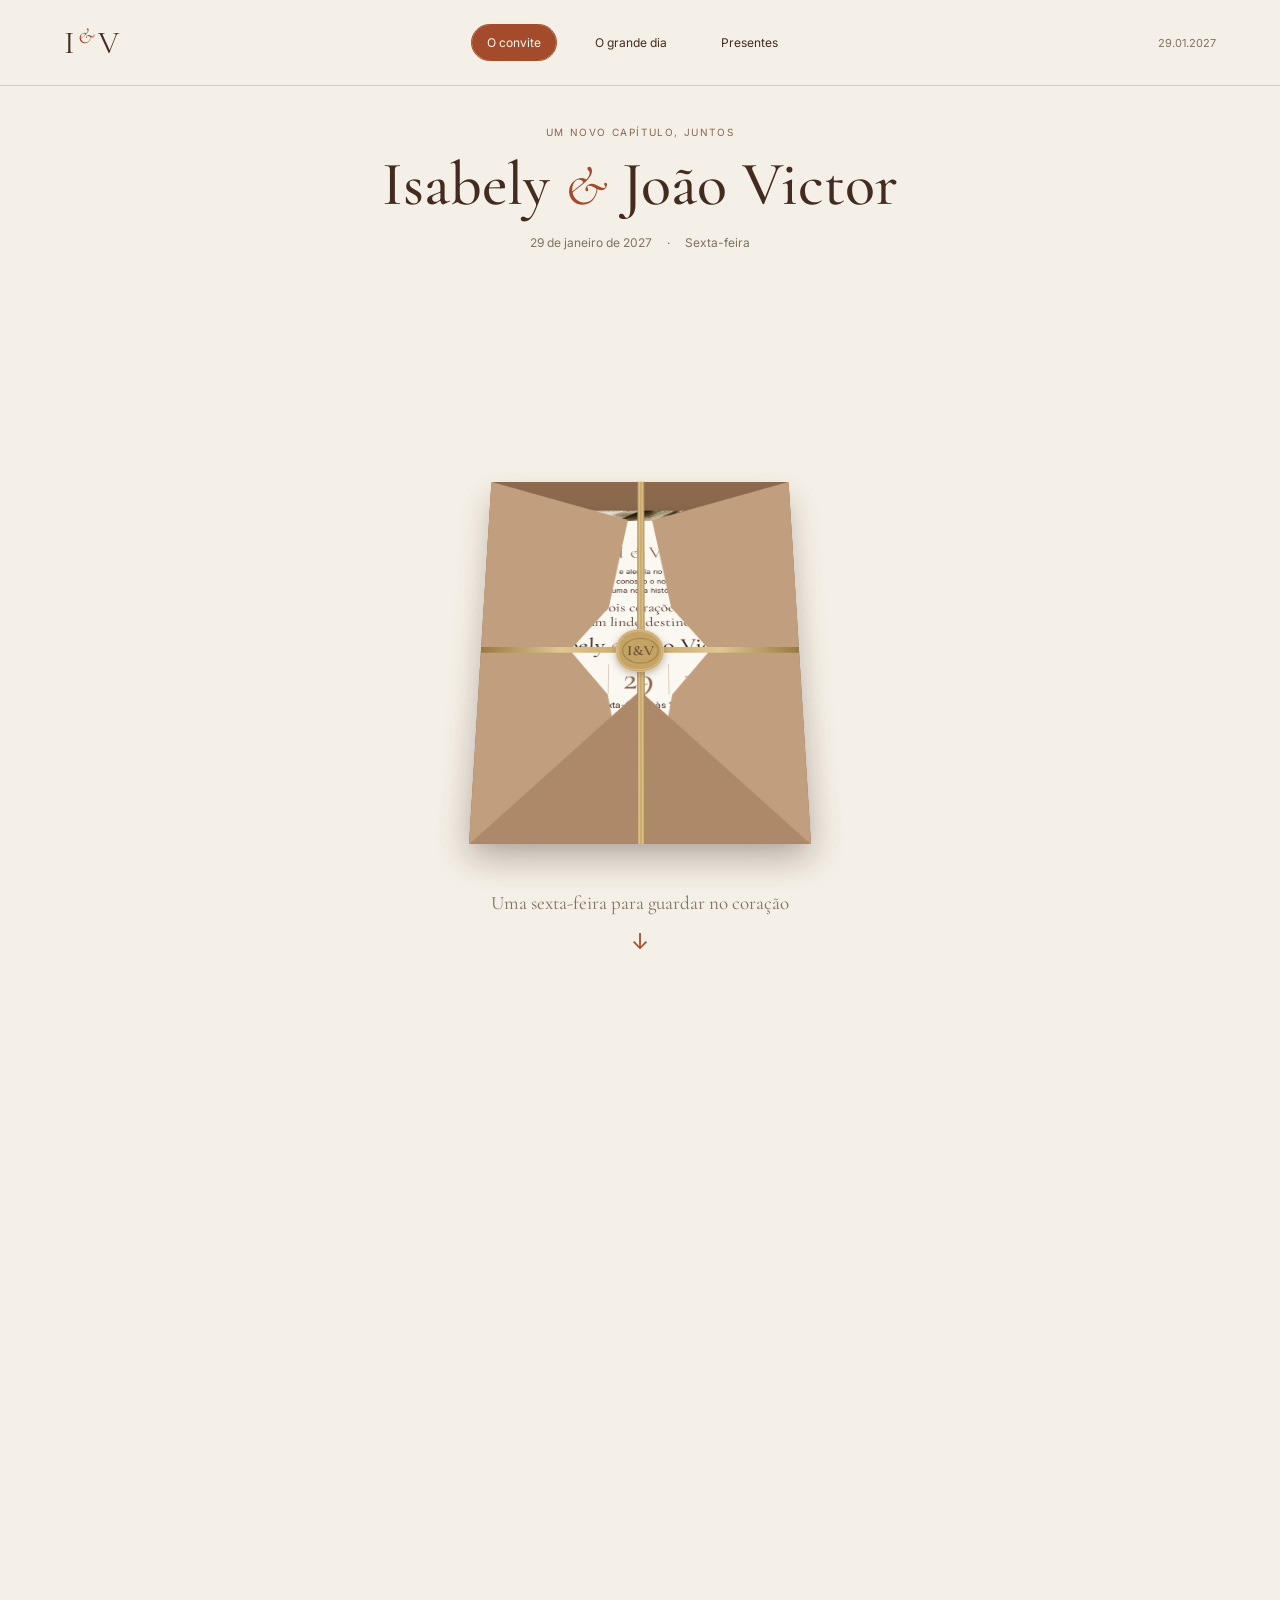
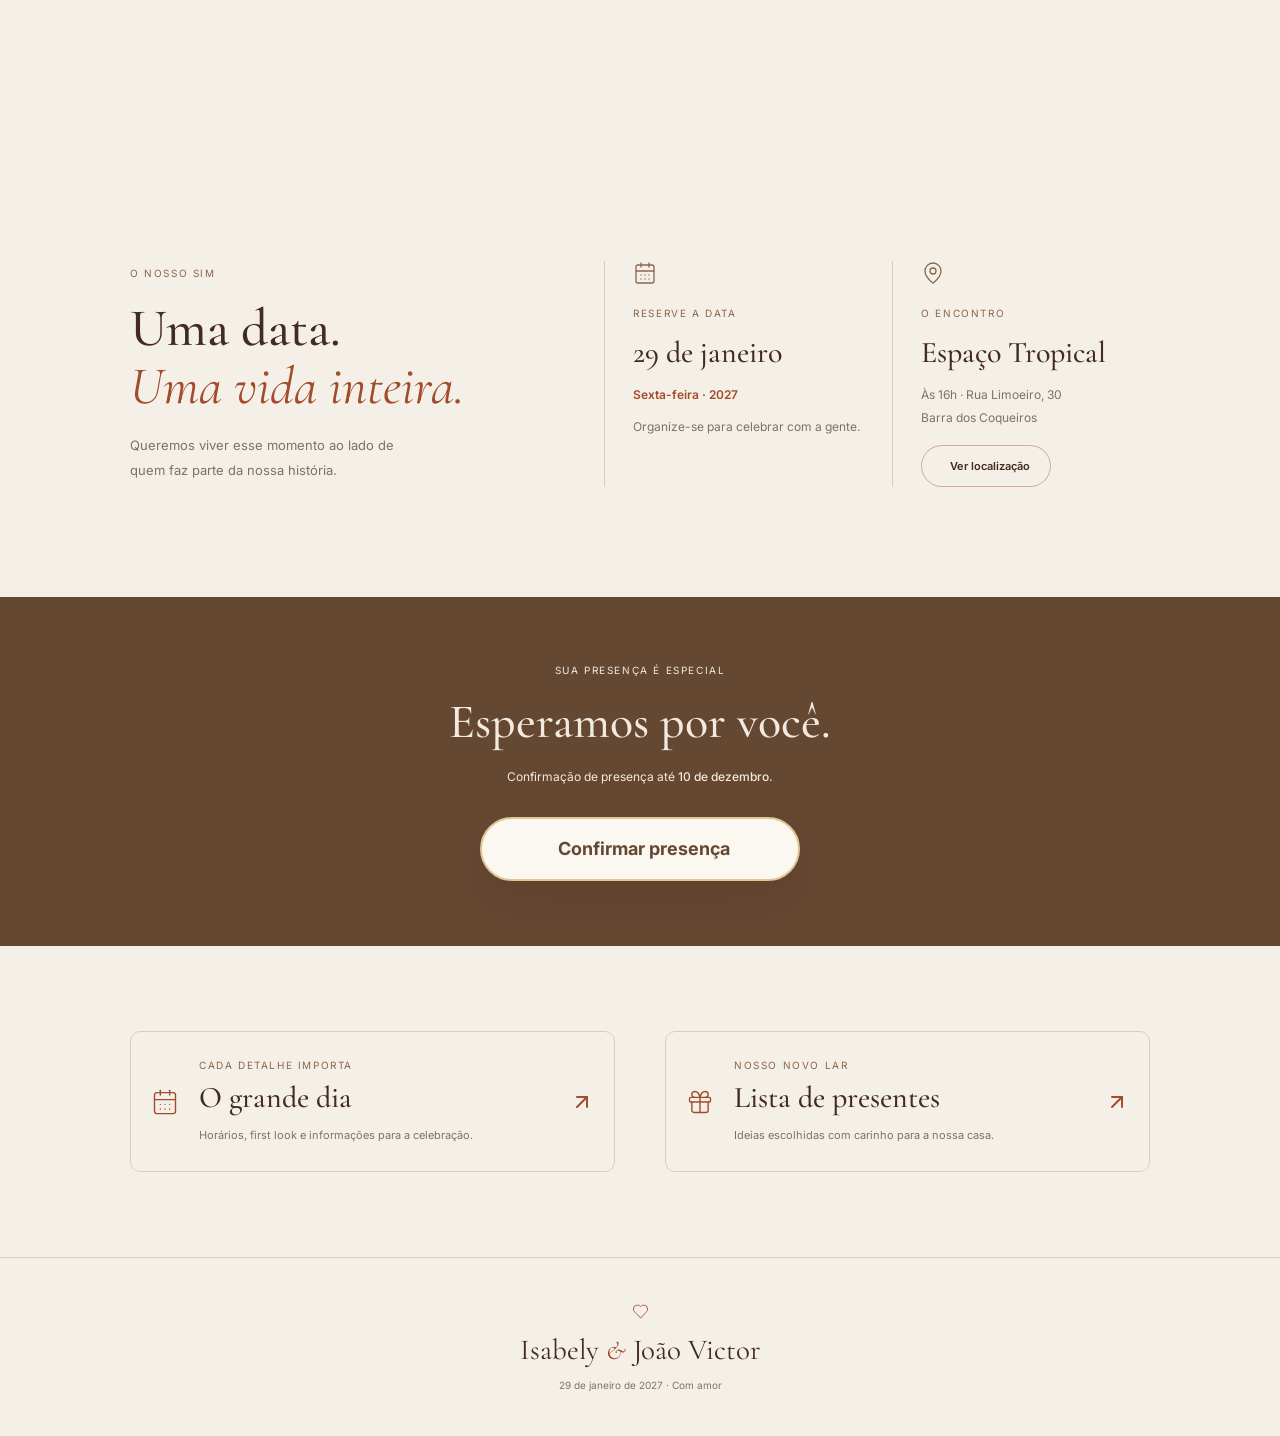
==== index.html @ c8de90b5 "Site do casamento de Isabely & João Victor Co-Authored-By: Claude Opus 5.5 <noreply@anthropic.com>" ====
<!doctype html>
<html lang="pt-BR">
<head>
  <meta charset="utf-8">
  <meta name="viewport" content="width=device-width, initial-scale=1">
  <title>Isabely &amp; João Victor — Nosso casamento · 29 de janeiro de 2027</title>
  <meta name="description" content="Isabely &amp; João Victor convidam você para seu casamento, sexta-feira, 29 de janeiro de 2027, às 16h, no Espaço Tropical em Barra dos Coqueiros.">
  <meta property="og:title" content="Isabely &amp; João Victor — Nosso casamento">
  <meta property="og:description" content="Uma sexta-feira especial: 29 de janeiro de 2027, às 16h. Confira o convite, o local e a lista de presentes.">
  <meta property="og:type" content="website">
  <meta name="twitter:card" content="summary_large_image">
  <link rel="icon" href="favicon.ico" type="image/x-icon">
  <link rel="preconnect" href="https://fonts.googleapis.com">
  <link rel="preconnect" href="https://fonts.gstatic.com" crossorigin>
  <link rel="stylesheet" href="https://fonts.googleapis.com/css2?family=Cormorant+Garamond:ital,wght@0,400;0,500;0,600;1,400;1,500&family=Inter:wght@300;400;500;600&display=swap">
  <link rel="stylesheet" href="css/style.css">
</head>
<body data-page="home">
<div class="wedding-site">
  <main>
    <section class="invitation-scroll" aria-label="Convite de casamento">
      <div class="invitation-stage">
        <div class="invitation-heading">
          <span class="eyebrow">Um novo capítulo, juntos</span>
          <h1>Isabely <em class="amp">&amp;</em> João Victor</h1>
          <p>29 de janeiro de 2027 <span>·</span> Sexta-feira</p>
        </div>
        <div class="envelope-float">
          <div class="envelope">
            <div class="envelope-back"></div>
            <article class="invitation-letter">
              <img src="assets/wedding-florals.jpg" alt="Papel artesanal com flores em terracota e folhas de oliveira" width="1024" height="1536">
              <div class="letter-copy">
                <span class="letter-monogram">I <em class="amp">&amp;</em> V</span>
                <p class="letter-intro">Com gratidão a Deus e alegria no coração, convidamos você para celebrar conosco o nosso casamento e o início de uma nova história a dois</p>
                <p class="letter-motto">Dois corações,<br>um lindo destino.</p>
                <h2>Isabely <em class="amp">&amp;</em> João Victor</h2>
                <div class="letter-date"><span>JAN</span><strong>29</strong><span>2027</span></div>
                <p class="letter-time">Sexta-feira · às 16h</p>
                <p class="letter-venue">Espaço Tropical<br><span>Barra dos Coqueiros · SE</span></p>
                <p class="letter-closing">Será uma alegria ter você conosco neste dia tão especial</p>
              </div>
            </article>
            <div class="envelope-side envelope-left"></div>
            <div class="envelope-side envelope-right"></div>
            <div class="envelope-bottom"></div>
            <div class="ribbon ribbon-horizontal"></div>
            <div class="ribbon ribbon-vertical"></div>
            <div class="wax-seal" aria-hidden="true"><span>I&amp;V</span></div>
          </div>
        </div>
        <div class="invitation-caption"><span>Uma sexta-feira para guardar no coração</span><span class="scroll-mark" aria-hidden="true">↓</span></div>
      </div>
    </section>

    <section class="celebration-section section-wrap">
      <div class="section-heading"><span class="eyebrow">O nosso sim</span><h2>Uma data.<br><em>Uma vida inteira.</em></h2><p>Queremos viver esse momento ao lado de quem faz parte da nossa história.</p></div>
      <div class="event-facts">
        <div><i data-icon="calendar" data-stroke="1.3"></i><span class="eyebrow">Reserve a data</span><h3>29 de janeiro</h3><p class="friday">Sexta-feira · 2027</p><p>Organize-se para celebrar com a gente.</p></div>
        <div><i data-icon="mapPin" data-stroke="1.3"></i><span class="eyebrow">O encontro</span><h3>Espaço Tropical</h3><p>Às 16h · Rua Limoeiro, 30<br>Barra dos Coqueiros</p><a class="hbtn mt-3 maps-link" target="_blank" rel="noopener noreferrer" data-hover="Ver localização" data-hover-icon="arrowUpRight"></a></div>
      </div>
    </section>

    <section class="rsvp-band"><span class="eyebrow">Sua presença é especial</span><h2>Esperamos por você.</h2><p>Confirmação de presença até <strong>10 de dezembro.</strong></p><a href="presenca.html" class="hbtn rsvp-highlight" data-hover="Confirmar presença"></a></section>

    <section class="section-wrap explore-section">
      <a href="orientacoes.html" class="explore-link ihover"><i data-icon="calendar" data-size="28" data-stroke="1.2"></i><div><span class="eyebrow">Cada detalhe importa</span><h2>O grande dia</h2><p>Horários, first look e informações para a celebração.</p></div><i data-icon="arrowUpRight"></i></a>
      <a href="presentes.html" class="explore-link ihover"><i data-icon="gift" data-size="28" data-stroke="1.2"></i><div><span class="eyebrow">Nosso novo lar</span><h2>Lista de presentes</h2><p>Ideias escolhidas com carinho para a nossa casa.</p></div><i data-icon="arrowUpRight"></i></a>
    </section>
  </main>
</div>
<script src="js/wedding-data.js"></script>
<script src="js/common.js"></script>
<script>
  document.querySelectorAll(".maps-link").forEach(a => a.href = WEDDING.wedding.mapsUrl);

  // Envelope: a abertura e a inclinação 3D acompanham a rolagem.
  (function () {
    const section = document.querySelector(".invitation-scroll");
    const stage = document.querySelector(".invitation-stage");
    let frame = 0;
    function update() {
      frame = 0;
      const rect = section.getBoundingClientRect();
      const distance = Math.max(1, section.offsetHeight - window.innerHeight);
      const progress = Math.max(0, Math.min(1, -rect.top / distance));
      // Fica reto cedo (por volta de 70% da rolagem) e se mantém assim.
      const straighten = Math.min(1, progress / 0.7);
      stage.style.setProperty("--opening", String(progress));
      stage.style.setProperty("--tilt", String(1 - Math.pow(1 - straighten, 2)));
    }
    function requestUpdate() { if (!frame) frame = requestAnimationFrame(update); }
    update();
    window.addEventListener("scroll", requestUpdate, { passive: true });
    window.addEventListener("resize", requestUpdate);
  })();
</script>
</body>
</html>
---- css/style.css ----
/* Isabely & João Victor — estilos do site */
:root { --font-display: "Cormorant Garamond", Georgia, serif; --font-sans: "Inter", system-ui, sans-serif; }

/* Base (substitui o reset do Tailwind) */
*, ::before, ::after { margin: 0; padding: 0; border: 0 solid; }
img, svg { display: block; vertical-align: middle; }
img { max-width: 100%; }
button, input { color: inherit; background: transparent; }
button { cursor: pointer; }
ul { list-style: none; }
[hidden] { display: none !important; }
.mt-3 { margin-top: .75rem; } .mt-8 { margin-top: 2rem; }

/* Botão com preenchimento terracota no hover */
.hbtn { position: relative; isolation: isolate; display: inline-flex; min-width: 8rem; cursor: pointer; align-items: center; justify-content: center; overflow: hidden; border-radius: 999px; border: 1px solid color-mix(in srgb, var(--primary) 40%, transparent); padding: .625rem 1.5rem; text-align: center; font-size: .875rem; line-height: 1.25rem; font-weight: 600; transition: color .15s, background-color .15s; background: var(--background); color: var(--foreground); }
.hbtn.active { background: var(--primary); color: var(--primary-foreground); }
.hbtn > .hb-label { position: relative; z-index: 0; display: inline-block; transform: translateX(.25rem); transition: all .3s; }
.hbtn > .hb-hover { position: absolute; inset: 0; z-index: 10; display: flex; align-items: center; justify-content: center; gap: .5rem; color: var(--primary-foreground); opacity: 0; transform: translateX(3rem); transition: all .3s; }
.hbtn > .hb-dot { position: absolute; left: 20%; top: 40%; z-index: -1; width: .5rem; height: .5rem; border-radius: .5rem; background: var(--primary); transform: scale(0); transition: all .3s; }
@media (hover: hover) {
  .hbtn:hover > .hb-label { transform: translateX(3rem); opacity: 0; }
  .hbtn:hover > .hb-hover { transform: translateX(-.25rem); opacity: 1; }
  .hbtn:hover > .hb-dot { left: 0; top: 0; width: 100%; height: 100%; transform: scale(1.8); }
}
.hbtn:disabled { cursor: default; }
.gift-action:disabled { opacity: .6; }
.hbtn:focus-visible { outline: 2px solid var(--primary); outline-offset: 3px; }

:root {
  --background: #f5f0e7; --foreground: #432b20; --card: #fbf8f2;
  --primary: #a34b2b; --primary-foreground: #fff9ef; --secondary: #e6dacb;
  --muted: #ebe4d7; --muted-foreground: #7e7262; --accent: #e4e6d8;
  --brown: #8b654d; --brown-dark: #654832; --brown-light: #f2e9df;
  --border: #d8cebe; --olive: #686a42; --olive-dark: #41462f; --olive-light: #eef0e1;
  --kraft: #ad896a; --kraft-light: #c19e7d; --kraft-dark: #8c694d;
  --gold: #c5a365; --gold-light: #e0c794; --gold-dark: #98793f;
  --gift-black: #252520; --letter-wash: #fbf8f2; --paper-shadow: 0 20px 45px #432b2026;
  --envelope-shadow: 0 24px 40px #432b2030; --seal-shadow: 0 3px 9px #432b2050;
}
* { box-sizing: border-box; border-color: var(--border); }
html { scroll-behavior: smooth; }
body { margin: 0; background: var(--background); color: var(--foreground); font-family: var(--font-sans); -webkit-font-smoothing: antialiased; }
h1,h2,h3,p { margin: 0; } h1,h2,h3 { font-family: var(--font-display); font-weight: 500; letter-spacing: 0; }
a { color: inherit; text-decoration: none; } button,input { font: inherit; } em { font-weight: 400; }
/* The italic ampersand between the two names runs taller than the capitals; shrink it onto the cap height so the names read level. */
em.amp { display: inline-block; font-size: .9em; }
.site-header { height: 86px; padding: 0 5%; display: flex; align-items: center; justify-content: space-between; border-bottom: 1px solid var(--border); }
.monogram { font-family: var(--font-display); font-size: 32px; width: 140px; } .monogram span { color: var(--primary); font-style: italic; font-size: 22px; margin: 0 3px; } .monogram.ihover { display: inline-flex; justify-content: flex-start; padding: 6px 16px; border-radius: 999px; margin-left: -16px; } .monogram.ihover:hover span { color: var(--gold-light); }
.ihover { position: relative; overflow: hidden; isolation: isolate; transition: color .3s ease; }
.ihover::before { content: ""; position: absolute; z-index: -1; left: 50%; top: 50%; width: 240%; height: 240%; border-radius: 999px; background: var(--primary); transform: translate(-50%,-50%) scale(0); transition: transform .45s ease; }
.ihover:hover::before, .site-header nav .ihover[aria-current=page]::before { transform: translate(-50%,-50%) scale(1); }
.ihover:hover, .site-header nav .ihover[aria-current=page] { color: var(--primary-foreground); }
.site-header nav { display: flex; gap: 22px; font-size: 12px; } .site-header nav a { padding: 10px 15px; border: 1px solid transparent; border-radius: 999px; }
.site-header nav a[aria-current=page] { border-color: var(--primary); }
.header-date { font-size: 11px; color: var(--muted-foreground); width: 140px; text-align: right; }
.eyebrow { display: block; text-transform: uppercase; font-size: 10px; letter-spacing: .16em; line-height: 1.6; color: var(--brown); }
.invitation-scroll { height: 185vh; position: relative; }
.invitation-stage { --opening: 0; --tilt: 0; position: sticky; top: 0; height: 100vh; min-height: 760px; overflow: hidden; display: flex; flex-direction: column; align-items: center; background: var(--background); }
.invitation-heading { text-align: center; padding-top: 38px; z-index: 5; transform: translateY(calc(var(--opening) * var(--heading-lift, -30px))); }
.invitation-heading h1 { font-size: 72px; line-height: 1.15; margin: 9px 0 15px; }
.invitation-heading h1 em { color: var(--primary); }
.invitation-heading p { font-size: 12px; color: var(--muted-foreground); } .invitation-heading p span { padding: 0 12px; }
.envelope-float { position: absolute; top: 56%; width: 342px; aspect-ratio: .78; animation: floating 6s ease-in-out infinite; }
.envelope { position: relative; width: 100%; height: 100%; transform-origin: center bottom; transform: translateY(calc(-42% + var(--opening) * 4%)) perspective(900px) rotateX(calc(18deg - var(--tilt) * 18deg)); }
.envelope-back { position: absolute; inset: 0; background: var(--kraft-dark); border-radius: 3px; box-shadow: 0 calc(16px + var(--opening) * 18px) calc(34px + var(--opening) * 26px) #432b2038; }
.invitation-letter { position: absolute; inset: 12px 15px; z-index: 2; transform-origin: center bottom; transform: translateY(calc(var(--opening) * -40%)) perspective(1000px) rotateX(calc(12deg - var(--tilt) * 12deg)) scale(calc(1.04 - var(--opening) * 0.04)); background: var(--card); box-shadow: 0 6px 14px #432b2026, 0 calc(16px + var(--opening) * 34px) calc(36px + var(--opening) * 48px) #432b2038; overflow: hidden; will-change: transform; }
.invitation-letter img { position: absolute; width: 100%; height: 100%; object-fit: cover; }
.letter-copy { position: relative; padding: 23px 25px; text-align: center; height: 100%; display: flex; align-items: center; flex-direction: column; }
.letter-monogram { font-family: var(--font-display); color: var(--brown); font-size: 29px; margin-bottom: 16px; }
.letter-copy .eyebrow { font-size: 7px; }
.letter-copy > p.letter-motto { font-family: var(--font-display); font-size: 18px; line-height: 1.2; margin: 11px 0; }
.letter-copy h2 { font-size: 29px; line-height: 1.1; white-space: nowrap; } .letter-copy h2 em { color: var(--primary); }
.letter-date { display: flex; align-items: center; gap: 16px; margin: 14px 0 6px; color: var(--brown); } .letter-date strong { font-family: var(--font-display); font-size: 38px; font-weight: 500; border-inline: 1px solid var(--border); padding-inline: 15px; line-height: 1; } .letter-date span { font-size: 9px; }
.letter-time { font-size: 10px; } .letter-venue { font-size: 11px; margin-top: 18px; line-height: 1.5; } .letter-venue span { font-size: 8px; }
.envelope-side { position: absolute; inset: 0; z-index: 3; background: var(--kraft-light); transition: filter .3s; opacity: calc(1 - var(--tilt)); }
.envelope-left { clip-path: polygon(0 0, 46% 12%, 40% 38%, 28% 50%, 40% 62%, 46% 88%, 0 100%); transform-origin: left; transform: perspective(700px) rotateY(calc(var(--opening) * -35deg)); }
.envelope-right { clip-path: polygon(100% 0, 54% 12%, 60% 38%, 72% 50%, 60% 62%, 54% 88%, 100% 100%); transform-origin: right; transform: perspective(700px) rotateY(calc(var(--opening) * 35deg)); }
.envelope-bottom { position: absolute; inset: 0; background: var(--kraft); z-index: 4; clip-path: polygon(0 100%, 50% 61%, 100% 100%); }
.ribbon { position: absolute; background: linear-gradient(90deg,var(--gold-dark),var(--gold-light),var(--gold),var(--gold-light),var(--gold-dark)); z-index: 5; opacity: calc(1 - var(--opening) * 2.5); }
.ribbon-horizontal { height: 7px; width: 100%; top: 49%; } .ribbon-vertical { width: 8px; height: 100%; left: 49%; }
.wax-seal { width: 52px; height: 52px; border-radius: 47% 53% 48% 45%; background: var(--gold); border: 3px double var(--gold-light); box-shadow: var(--seal-shadow); position: absolute; left: 50%; top: 50%; transform: translate(-50%,-50%); z-index: 6; display: grid; place-items: center; opacity: calc(1 - var(--opening) * 2.5); }
.wax-seal span { font-family: var(--font-display); font-size: 17px; color: var(--foreground); border: 1px solid var(--gold-dark); border-radius: 50%; padding: 4px; }
.invitation-caption { position: absolute; bottom: 32px; text-align: center; color: var(--muted-foreground); font-family: var(--font-display); font-size: 19px; z-index: 7; } .scroll-mark { display: block; font-family: var(--font-sans); font-size: 22px; margin-top: 14px; color: var(--primary); }
@keyframes floating { 0%,100% { transform: translateY(0); } 50% { transform: translateY(-10px); } }
.section-wrap { max-width: 1100px; margin-inline: auto; padding-inline: 40px; }
.celebration-section { padding-block: 110px; display: grid; grid-template-columns: 1fr 1.35fr; gap: 70px; align-items: center; }
.section-heading h2 { font-size: 53px; line-height: 1.1; margin-block: 18px; } .section-heading h2 em { color: var(--primary); } .section-heading p { font-size: 13px; line-height: 1.9; color: var(--muted-foreground); max-width: 290px; }
.event-facts { display: grid; grid-template-columns: 1fr 1fr; gap: 30px; } .event-facts > div { border-left: 1px solid var(--border); padding-left: 28px; } .event-facts svg { color: var(--brown); margin-bottom: 20px; } .event-facts h3 { font-size: 30px; margin: 13px 0; } .event-facts p { font-size: 12px; line-height: 1.9; color: var(--muted-foreground); } .event-facts .friday { color: var(--primary); font-weight: 600; margin-bottom: 9px; } .event-facts a { margin-top: 15px; font-size: 11px; } .event-facts a svg { margin: 0; }
.rsvp-band { background: var(--brown-dark); color: var(--brown-light); text-align: center; padding: 65px 25px; } .rsvp-band .eyebrow { color: var(--brown-light); } .rsvp-band h2 { font-size: 48px; margin: 15px 0; } .rsvp-band p { font-size: 12px; line-height: 1.8; } .rsvp-band strong { font-weight: 500; }
.explore-section { display: grid; grid-template-columns: 1fr 1fr; gap: 50px; padding-block: 85px; } .explore-link { display: flex; gap: 20px; align-items: center; padding: 25px 20px; border: 1px solid var(--border); border-radius: 10px; } .explore-link > svg { color: var(--primary); flex-shrink: 0; } .explore-link > svg:last-child { margin-left: auto; transition: transform .25s; } .explore-link:hover > svg:last-child { transform: translate(3px,-3px); } .explore-link h2 { font-size: 30px; margin: 6px 0 10px; } .explore-link p { font-size: 11px; line-height: 1.8; color: var(--muted-foreground); transition: color .3s; } .explore-link:hover .eyebrow { color: var(--gold-light); } .explore-link:hover p { color: var(--primary-foreground); } .explore-link:hover > svg { color: var(--primary-foreground); }
.site-footer { display: flex; flex-direction: column; align-items: center; gap: 12px; border-top: 1px solid var(--border); padding: 45px 20px; } .site-footer svg { color: var(--primary); } .site-footer p { font-family: var(--font-display); font-size: 29px; } .site-footer p em { color: var(--primary); } .site-footer > span { font-size: 10px; color: var(--muted-foreground); }
.inner-page { padding-block: 65px 80px; max-width: 1000px; }.page-heading { text-align: center; margin-bottom: 60px; }.page-heading h1 { font-size: 65px; margin: 14px 0 20px; line-height: 1.1; }.page-heading h1 em { color: var(--primary); }.page-heading > p { font-size: 13px; color: var(--muted-foreground); line-height: 1.9; max-width: 480px; margin-inline: auto; }
.schedule-row { display: grid; grid-template-columns: 160px 1fr; gap: 40px; padding: 40px 0; border-top: 1px solid var(--border); } .schedule-time { display: flex; flex-direction: column; gap: 15px; color: var(--brown); } .schedule-time strong { font-family: var(--font-display); font-size: 52px; font-weight: 400; }.schedule-row h2 { font-size: 36px; margin: 9px 0 15px; }.schedule-row p,.deadline-note p { font-size: 13px; line-height: 1.9; color: var(--muted-foreground); }.schedule-row strong:not(.schedule-time strong),.deadline-note strong { font-weight: 500; color: var(--foreground); }
.venue-section { border-block: 1px solid var(--border); text-align: center; padding: 45px 20px; background: var(--muted); }.venue-section > svg { margin: 0 auto 18px; color: var(--brown); }.venue-section h2 { font-size: 43px; margin: 12px 0; }.venue-section p { font-size: 13px; line-height: 1.8; margin-bottom: 25px; }.deadline-note { padding-top: 40px; }.deadline-note p { margin-top: 13px; }
.color-preference { display: inline-flex; gap: 9px; align-items: center; margin-top: 23px; font-size: 18px; font-weight: 600; color: var(--foreground); }.color-preference > span { width: 20px; height: 20px; border-radius: 50%; background: var(--gift-black); }
.gift-page { max-width: 1200px; }.gift-controls { display: flex; flex-wrap: wrap; gap: 22px; justify-content: space-between; align-items: center; border-block: 1px solid var(--border); padding: 18px 0; }.gift-tabs { display: flex; flex-wrap: wrap; gap: 5px; }.gift-tabs button { font-size: 11px; padding-inline: 13px; }.gift-search { display: flex; gap: 10px; align-items: center; border-bottom: 1px solid var(--border); padding-block: 10px; color: var(--muted-foreground); }.gift-search input { width: 150px; border: 0; outline: 0; background: transparent; color: var(--foreground); font-size: 12px; }.gift-search:focus-within { border-color: var(--primary); }.gift-count { padding-block: 25px; color: var(--muted-foreground); font-size: 11px; }.gift-grid { display: grid; grid-template-columns: repeat(3,minmax(0,1fr)); gap: 16px; }.gift-item { position: relative; background: var(--card); border: 1px solid var(--border); border-radius: 6px; padding: 28px; min-height: 185px; }.gift-item > svg { color: var(--primary); margin-bottom: 20px; }.gift-number { position: absolute; right: 20px; top: 20px; font-size: 10px; color: var(--muted-foreground); }.gift-item .eyebrow { font-size: 8px; }.gift-item h2 { font-size: 25px; line-height: 1.2; margin-top: 10px; overflow-wrap: anywhere; }.empty-gifts { text-align: center; padding: 60px; color: var(--muted-foreground); }
@media (min-height: 1050px) { .invitation-stage { height: 100vh; min-height: 0; --heading-lift: -42px; }.envelope-float { width: 420px; top: 54%; }.invitation-heading { padding-top: 75px; }.invitation-letter { inset: 15px 18px; }.letter-copy { padding-top: 40px; }.letter-copy h2 { font-size: 36px; }.letter-monogram { margin-bottom: 30px; }.letter-copy > p.letter-motto { margin: 20px 0; font-size: 22px; }.letter-date { margin-top: 25px; }.letter-venue { margin-top: 25px; }.invitation-caption { bottom: 55px; } }
@media (max-width: 700px) {
  .site-header { height: 72px; padding-inline: 22px; }.monogram { font-size: 28px; width: auto; }.header-date { display: none; }.site-header nav { gap: 10px; font-size: 10px; }.site-header nav a { padding: 8px 10px; }
  .invitation-stage { min-height: 670px; --heading-lift: -16px; }.invitation-heading { padding-top: 30px; }.invitation-heading h1 { font-size: 48px; }.invitation-heading .eyebrow { font-size: 9px; }.invitation-heading p { font-size: 10px; }.envelope-float { width: min(76vw,300px); top: 57%; }.invitation-caption { font-size: 16px; bottom: 25px; }.letter-copy { padding: 20px 15px; }.letter-monogram { font-size: 23px; margin-bottom: 10px; }.letter-copy h2 { font-size: 25px; }.letter-copy > p.letter-motto { font-size: 16px; margin: 8px 0; }.letter-date { margin-top: 12px; }.letter-date strong { font-size: 32px; }.letter-venue { margin-top: 12px; font-size: 10px; }
  .section-wrap { padding-inline: 25px; }.celebration-section { grid-template-columns: 1fr; gap: 40px; padding-block: 65px; }.section-heading h2 { font-size: 44px; }.event-facts { gap: 20px; }.event-facts > div { padding-left: 16px; }.event-facts h3 { font-size: 27px; }.event-facts p { font-size: 11px; }.rsvp-band h2 { font-size: 40px; }.explore-section { grid-template-columns: 1fr; gap: 15px; padding-block: 35px 55px; }.explore-link h2 { font-size: 28px; }.inner-page { padding-top: 45px; }.page-heading h1 { font-size: 49px; }.page-heading { margin-bottom: 35px; }.schedule-row { grid-template-columns: 75px 1fr; gap: 18px; padding-block: 30px; }.schedule-time strong { font-size: 38px; }.schedule-row h2 { font-size: 29px; }.schedule-row p { font-size: 12px; }.gift-grid { grid-template-columns: repeat(2,minmax(0,1fr)); gap: 10px; }.gift-item { padding: 20px 16px; min-height: 190px; }.gift-item h2 { font-size: 22px; }.gift-tabs button { padding-inline: 9px; font-size: 10px; }.gift-search { width: 100%; }.gift-search input { width: 100%; }
}
@media (prefers-reduced-motion: reduce) { html { scroll-behavior: auto; } *,*::before,*::after { animation: none !important; transition: none !important; }.invitation-stage { --opening: 1 !important; --tilt: 1 !important; } }

/* Expanded invitation copy, without changing scroll transforms. */
.invitation-heading { width: 100%; padding-inline: 16px; }
.invitation-heading h1 { font-size: 62px; }
.letter-copy { padding: 16px 20px; justify-content: center; gap: 7px; background: var(--letter-wash); margin: 16px; height: calc(100% - 32px); border-radius: 2px; box-shadow: 0 6px 16px #432b201f; }
.letter-monogram { margin-bottom: 0; font-size: 24px; }
.letter-copy > p.letter-intro { font-family: var(--font-sans); font-size: 9px; line-height: 1.5; margin: 0; }
.letter-copy > p.letter-motto { font-size: 17px; margin: 0; }
.letter-copy h2 { white-space: normal; font-size: 26px; max-width: 100%; line-height: 1.05; }
.letter-date { margin: 3px 0 0; }
.letter-venue { margin-top: 2px; }
.letter-copy > p.letter-closing { font-family: var(--font-display); font-size: 15px; line-height: 1.25; margin: 2px 0 0; max-width: 240px; }
.gift-item { display: flex; flex-direction: column; padding: 18px; }
.gift-image { width: 100%; aspect-ratio: 1.4; object-fit: contain; border-radius: 4px; margin-bottom: 16px; }
.gift-item h2 { margin-bottom: 16px; }
.gift-item .gift-action { margin-top: auto; min-width: 0; width: 100%; font-size: 11px; padding-inline: 10px; }
.gift-state { font-size: 11px; color: var(--brown); padding-block: 12px 4px; }
.gift-state-selected { color: var(--olive-dark); font-weight: 600; }
.gift-number { background: var(--card); padding: 3px 6px; border-radius: 4px; }
.gift-feedback { color: var(--primary); font-size: 13px; padding-block: 12px; }
.selection-overlay { position: fixed; inset: 0; z-index: 50; background: var(--selection-scrim); }
:root { --selection-scrim: #432b2066; }
.selection-dialog { position: fixed; z-index: 51; top: 50%; left: 50%; transform: translate(-50%,-50%); width: min(440px,calc(100% - 32px)); background: var(--card); padding: 28px; border: 1px solid var(--border); border-radius: 8px; box-shadow: var(--paper-shadow); }
.selection-dialog h2 { font-size: 30px; }
.selection-dialog p { font-size: 13px; line-height: 1.7; margin-top: 14px; }
.selection-actions { display: flex; flex-wrap: wrap; gap: 10px; margin-top: 24px; }
@media (min-height: 1050px) and (min-width: 701px) {
 .letter-copy { padding: 24px 26px; gap: 12px; }
 .letter-copy h2 { font-size: 32px; }
 .letter-copy > p.letter-intro { font-size: 11px; }
 .letter-copy > p.letter-closing { font-size: 16px; }
}
@media (max-width: 700px) {
 .invitation-heading h1 { font-size: 40px; max-width: 360px; margin-inline: auto; }
 .letter-copy { padding: 12px 13px; gap: 5px; }
 .letter-monogram { font-size: 21px; }
 .letter-copy > p.letter-intro { font-size: 8px; line-height: 1.4; }
 .letter-copy > p.letter-motto { font-size: 15px; }
 .letter-copy h2 { font-size: 23px; }
 .letter-copy > p.letter-closing { font-size: 12px; }
 .letter-date strong { font-size: 29px; }
 .invitation-caption { width: calc(100% - 32px); line-height: 1.2; }
 .gift-item { padding: 12px; }
 .gift-item h2 { font-size: 21px; }
 .gift-image { aspect-ratio: 1; }
 .color-preference { font-size: 18px; }
}
@media (max-width: 360px) { .letter-copy { gap: 3px; } .letter-copy h2 { font-size: 20px; } .letter-copy > p.letter-intro { font-size: 7px; } }

/* Gift guest name field */
.gift-name-field { display: block; margin: 14px 0 4px; font-size: 12px; letter-spacing: .18em; text-transform: uppercase; color: var(--muted-foreground); text-align: left; }
.gift-name-field input { display: block; width: 100%; margin-top: 8px; padding: 12px 14px; font: inherit; font-size: 16px; letter-spacing: normal; text-transform: none; color: var(--foreground); background: var(--background); border: 1px solid var(--border); border-radius: 10px; }
.gift-name-field input:focus { outline: 2px solid var(--primary); outline-offset: 1px; }

.attendance-page { max-width: 900px; min-height: 70vh; }
.attendance-deadline { margin-top: 18px; }
.attendance-form, .attendance-result { max-width: 480px; margin-inline: auto; }
.attendance-name { display: block; font-size: 14px; }
.attendance-name input { display: block; width: 100%; margin-top: 10px; padding: 13px 14px; border: 1px solid var(--border); border-radius: 6px; color: var(--foreground); background: var(--card); }
.attendance-name input:focus { outline: 2px solid var(--primary); outline-offset: 2px; }
.attendance-form fieldset { border: 0; padding: 0; margin: 30px 0; }
.attendance-form legend { font-size: 14px; margin-bottom: 15px; }
.attendance-options { display: grid; gap: 16px; }
.attendance-options label { display: flex; align-items: center; gap: 12px; font-size: 14px; cursor: pointer; }
.attendance-options input { width: 18px; height: 18px; accent-color: var(--primary); }
.attendance-form > button { width: 100%; }
.attendance-result { text-align: center; }
.attendance-result > svg { margin: 0 auto 20px; color: var(--primary); }
.attendance-result h2 { font-size: 38px; }
.attendance-result p { font-size: 14px; line-height: 1.9; margin: 18px 0 28px; overflow-wrap: anywhere; }
.attendance-back { text-align: center; margin-top: 45px; }
.attendance-companion-note { font-size: 13px; line-height: 1.7; color: var(--muted-foreground); margin-bottom: 20px; }
.attendance-companion-fields { display: grid; gap: 18px; margin-bottom: 20px; }
.attendance-companion-row { display: grid; grid-template-columns: minmax(0,1fr) 44px; gap: 12px; align-items: end; }
.attendance-companion-row .companion-remove { min-width: 44px; width: 44px; height: 46px; padding: 0; }
.attendance-companion-row .companion-remove > span:nth-child(2) { gap: 0; }
.attendance-companion-row .companion-remove > span:nth-child(2) > svg { display: none; }
.attendance-companion-result { margin-bottom: 28px; }
.attendance-companion-result h3 { font-size: 25px; }
.attendance-companion-result ul { list-style: none; padding: 0; font-size: 14px; line-height: 1.9; overflow-wrap: anywhere; }
.admin-companions { padding-left: 16px; margin: 0; line-height: 1.7; overflow-wrap: anywhere; }
.rsvp-highlight { margin-top: 30px; width: min(100%, 320px); min-height: 64px; padding: 18px 30px; font-size: 18px; font-weight: 700; border: 2px solid var(--gold-light); background: var(--card); color: var(--brown-dark); box-shadow: var(--paper-shadow); }
.rsvp-highlight:focus-visible { outline: 3px solid var(--gold-light); outline-offset: 5px; }
.admin-login { display: flex; flex-direction: column; gap: 16px; margin-top: 28px; }
.admin-account { margin-bottom: 14px; font-size: 13px; color: var(--muted-foreground); }
.admin-account strong { color: var(--brown-dark); font-weight: 600; }
.admin-toolbar { display: flex; flex-wrap: wrap; gap: 10px; margin-bottom: 25px; }
.admin-summary { display: grid; grid-template-columns: repeat(3,minmax(0,1fr)); gap: 24px; padding-block: 25px; margin-bottom: 25px; border-block: 1px solid var(--border); }
.admin-summary strong { display: block; font-family: var(--font-display); font-size: 38px; }
.admin-summary span { font-size: 13px; color: var(--muted-foreground); }
.admin-table-wrap { overflow-x: auto; }
.admin-table { width: 100%; border-collapse: collapse; font-size: 13px; }
.admin-table th, .admin-table td { text-align: left; padding: 16px 12px; border-bottom: 1px solid var(--border); }
.admin-table td:first-child { overflow-wrap: anywhere; }
@media(max-width:700px) { .admin-summary { gap: 12px; }.admin-summary span { font-size: 11px; }.admin-table th,.admin-table td { padding: 12px 6px; } }
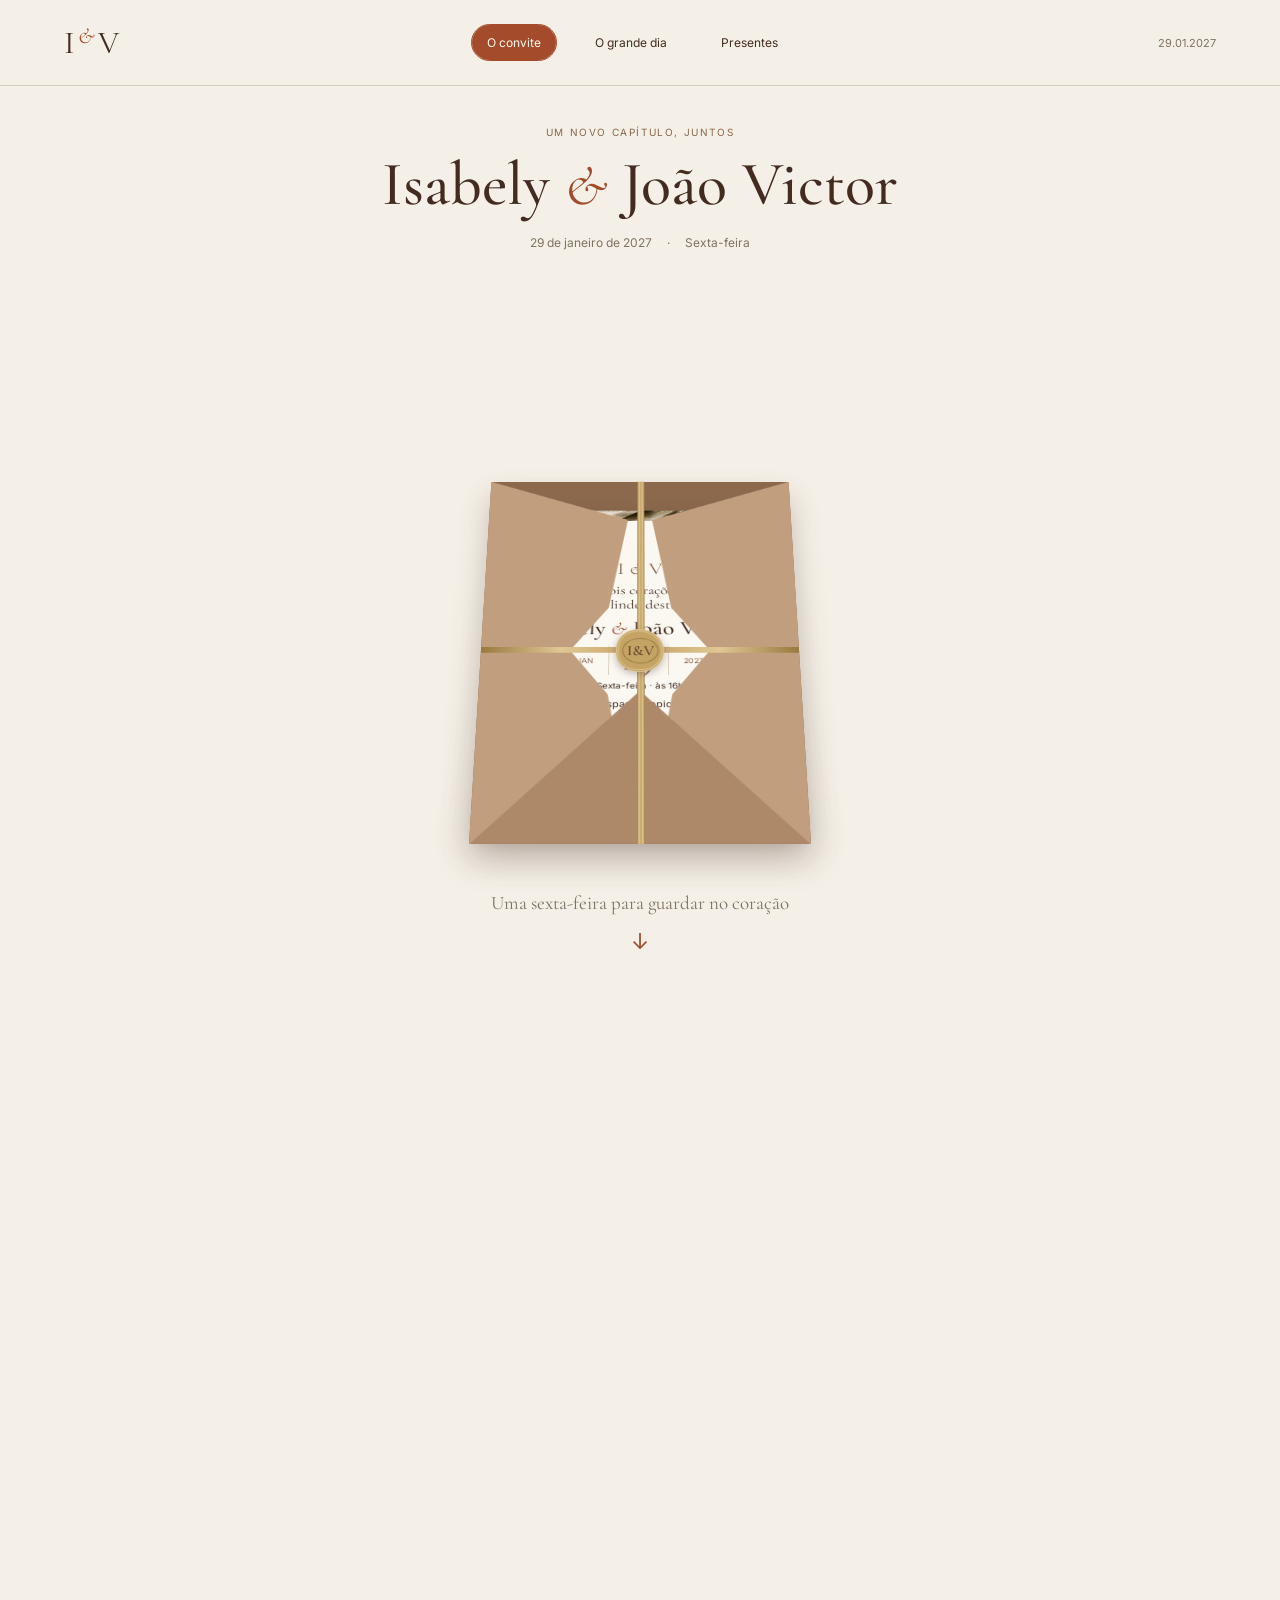
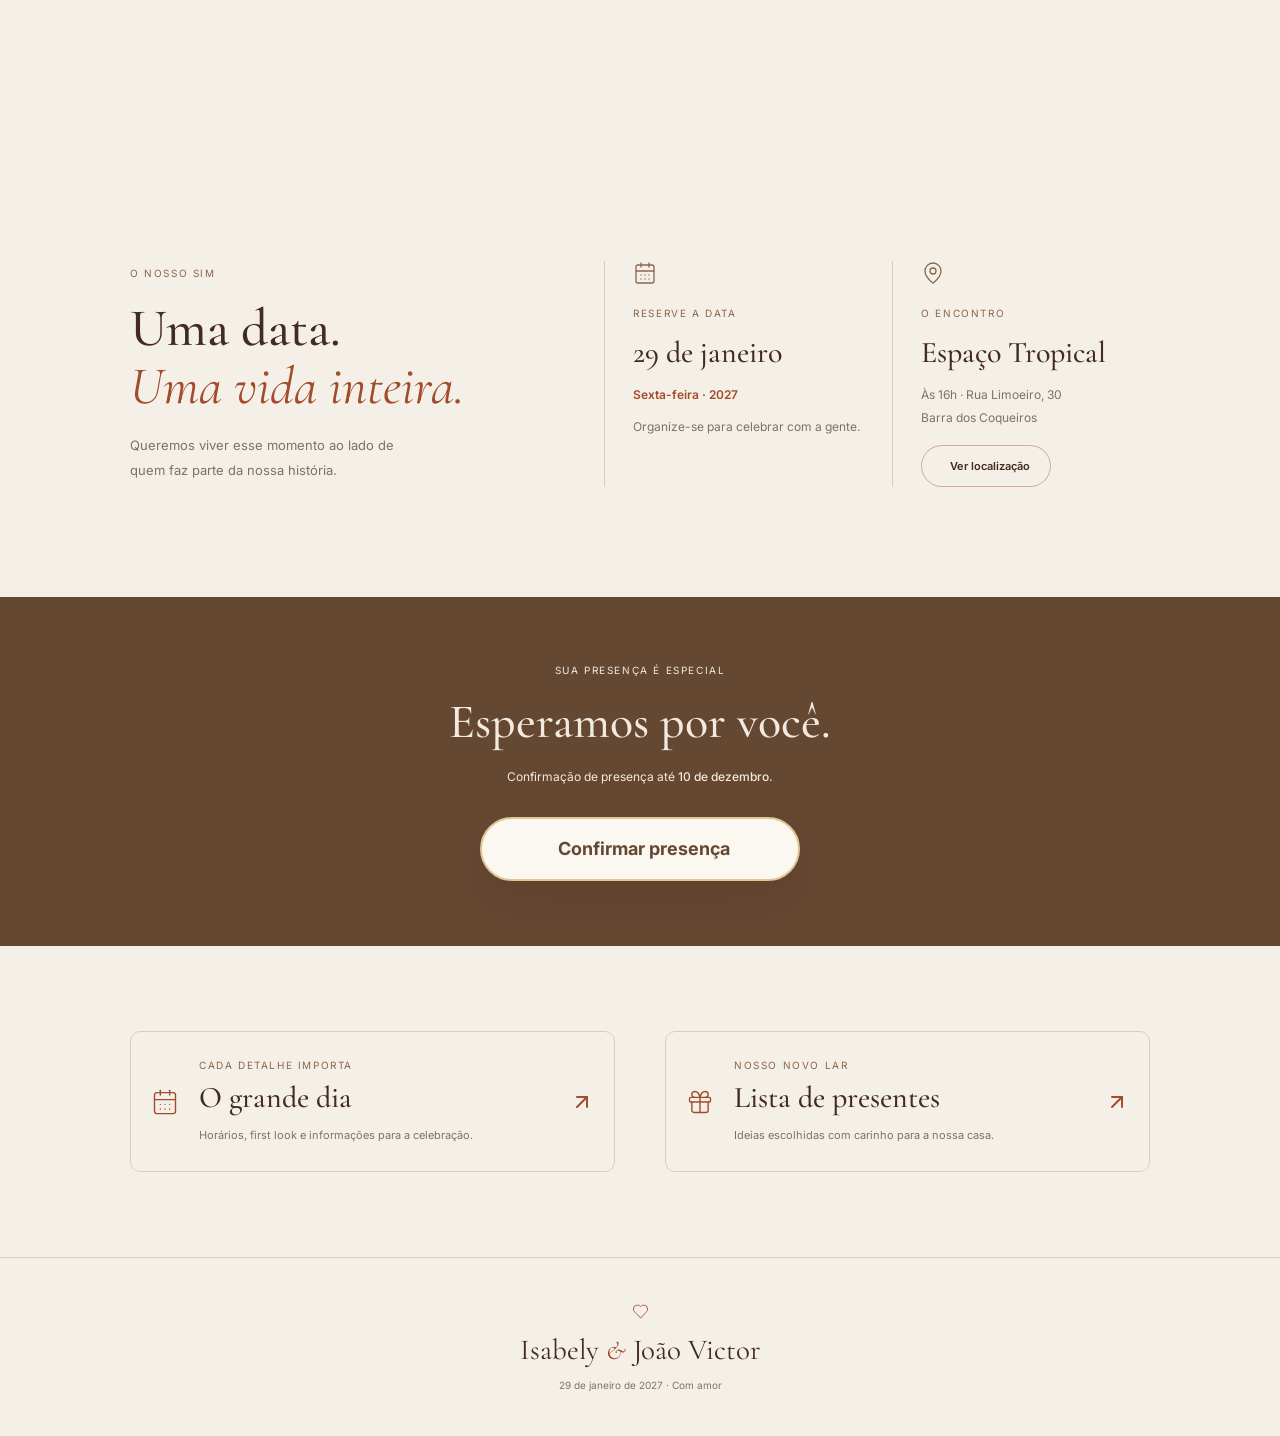
==== commit 600fd8b5: "Remove a mensagem de introdução do convite Co-Authored-By: Claude Opus 5.5 <noreply@anthropic.com>" ====
--- a/index.html
+++ b/index.html
@@ -32,7 +32,6 @@
               <img src="assets/wedding-florals.jpg" alt="Papel artesanal com flores em terracota e folhas de oliveira" width="1024" height="1536">
               <div class="letter-copy">
                 <span class="letter-monogram">I <em class="amp">&amp;</em> V</span>
-                <p class="letter-intro">Com gratidão a Deus e alegria no coração, convidamos você para celebrar conosco o nosso casamento e o início de uma nova história a dois</p>
                 <p class="letter-motto">Dois corações,<br>um lindo destino.</p>
                 <h2>Isabely <em class="amp">&amp;</em> João Victor</h2>
                 <div class="letter-date"><span>JAN</span><strong>29</strong><span>2027</span></div>
--- a/css/style.css
+++ b/css/style.css
@@ -196,3 +196,13 @@
 .admin-table th, .admin-table td { text-align: left; padding: 16px 12px; border-bottom: 1px solid var(--border); }
 .admin-table td:first-child { overflow-wrap: anywhere; }
 @media(max-width:700px) { .admin-summary { gap: 12px; }.admin-summary span { font-size: 11px; }.admin-table th,.admin-table td { padding: 12px 6px; } }
+
+/* Área admin própria */
+.sr-only { position: absolute; width: 1px; height: 1px; overflow: hidden; clip: rect(0 0 0 0); white-space: nowrap; }
+.admin-login-title { font-size: 38px; text-align: center; margin-bottom: 28px; }
+.admin-login-form > button { width: 100%; }
+.admin-summary-2 { grid-template-columns: repeat(2,minmax(0,1fr)); }
+.admin-tabs { border-bottom: 1px solid var(--border); padding-bottom: 20px; }
+.admin-row-action { font-size: 12px; font-weight: 600; color: var(--primary); border: 1px solid color-mix(in srgb, var(--primary) 40%, transparent); border-radius: 999px; padding: 6px 12px; white-space: nowrap; transition: background-color .2s, color .2s; }
+.admin-row-action:hover, .admin-row-action:focus-visible { background: var(--primary); color: var(--primary-foreground); outline: none; }
+.selection-dialog .selection-actions .hbtn { flex: 1; }
